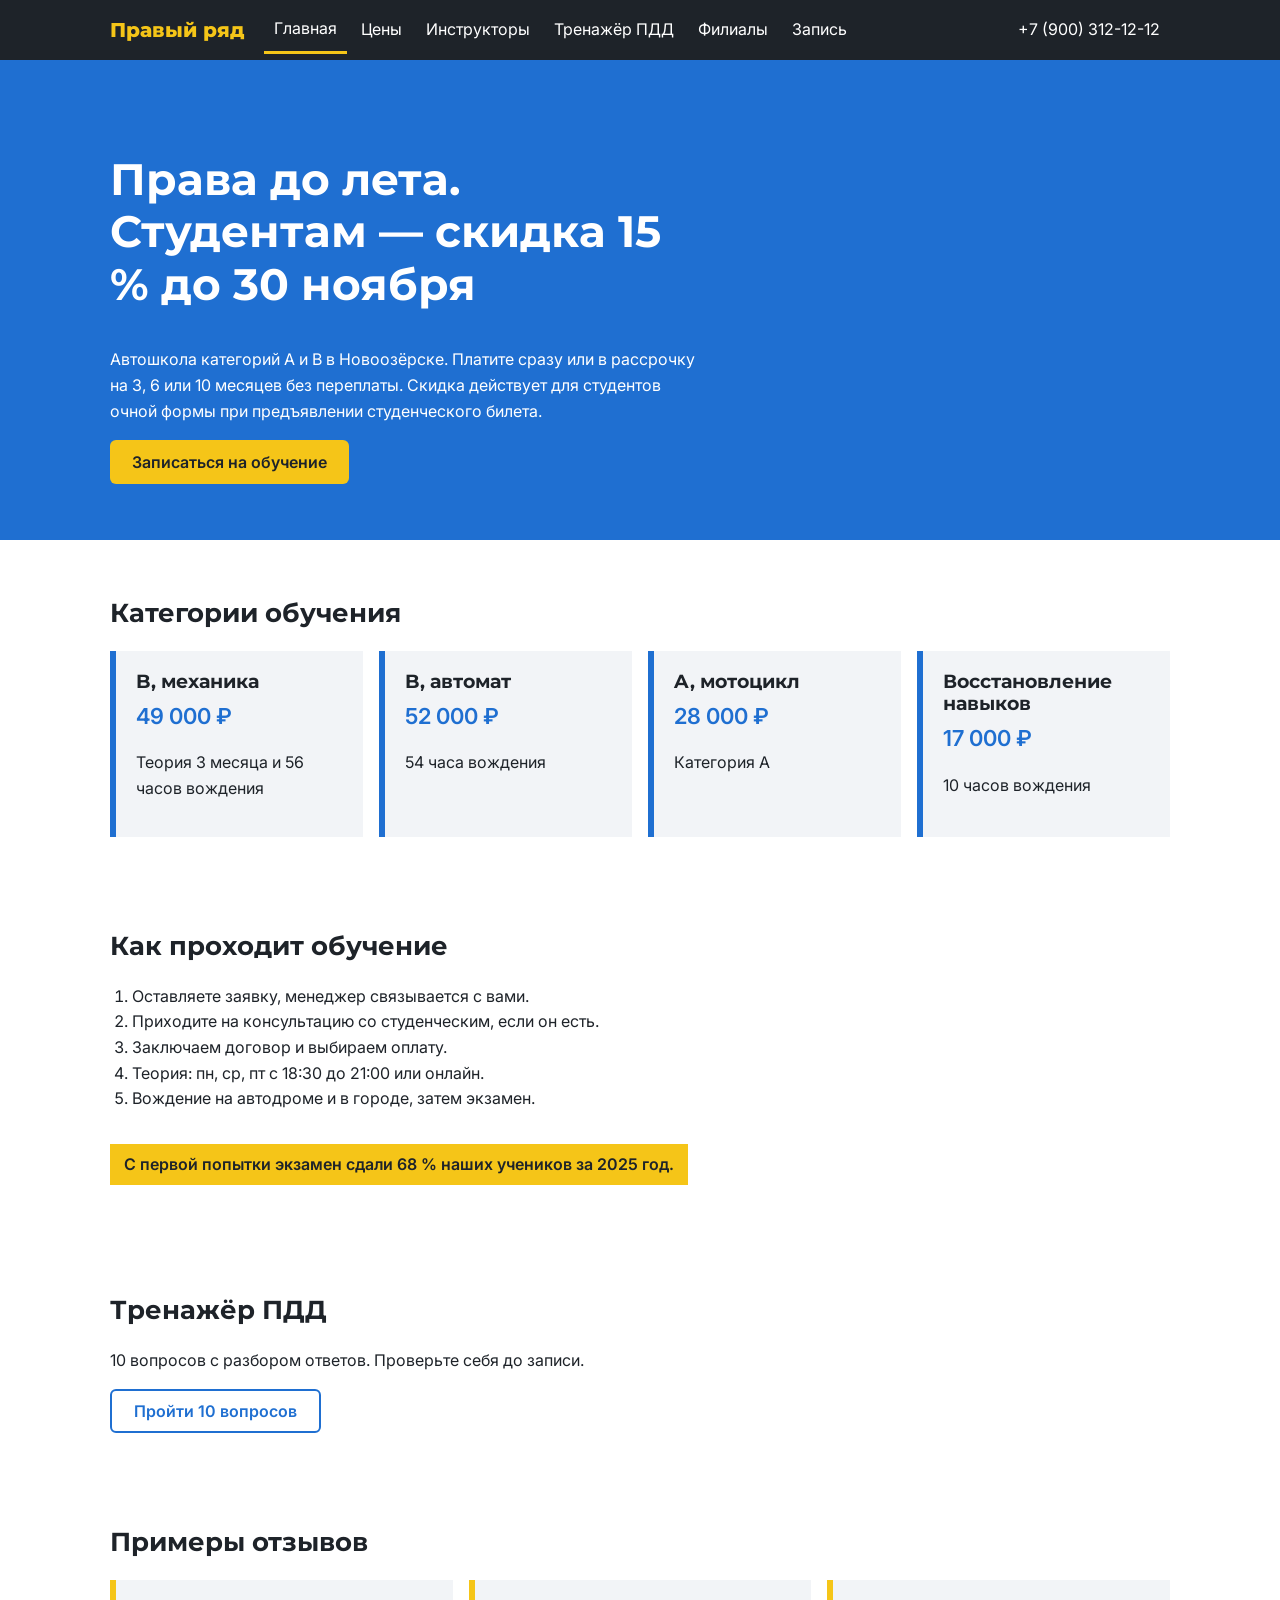
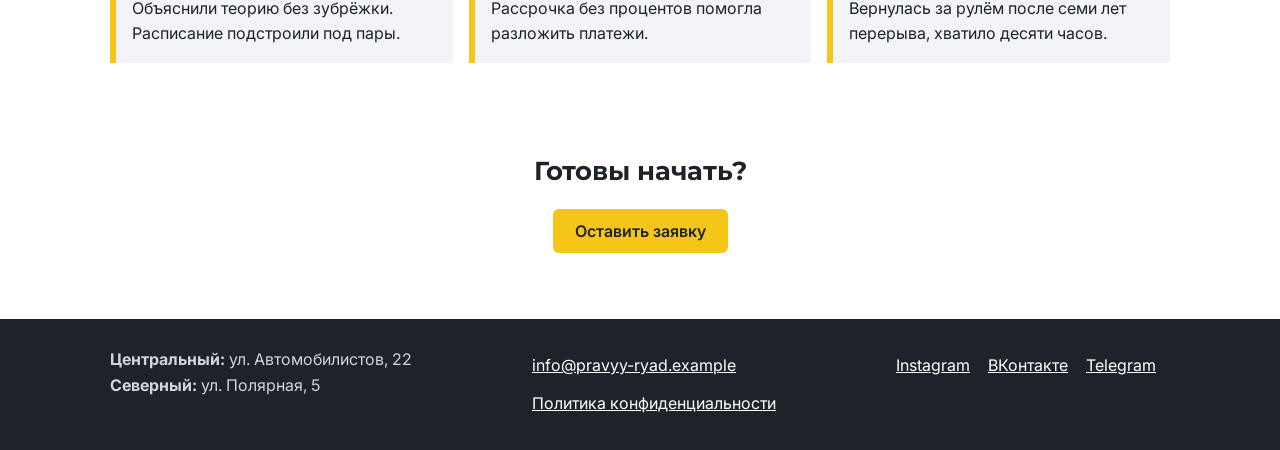
==== index.html @ a0646152 "Исправлены тире и пробел перед % в мета-тегах и заголовке главной Co-Authored-By: Claude Opus 5.5 <n" ====
<!doctype html><html lang="ru"><head><meta charset="utf-8"><meta name="viewport" content="width=device-width,initial-scale=1">
<title>Автошкола — Правый ряд</title><meta name="description" content="Автошкола категорий A и B. Студентам скидка 15 % до 30 ноября. Рассрочка без переплаты.">
<meta property="og:title" content="Автошкола — Правый ряд"><meta property="og:description" content="Автошкола категорий A и B. Студентам скидка 15 % до 30 ноября. Рассрочка без переплаты."><meta property="og:image" content="img/og.jpg"><meta property="og:type" content="website">
<link rel="icon" href="img/favicon.svg" type="image/svg+xml">
<link rel="preconnect" href="https://fonts.googleapis.com"><link href="https://fonts.googleapis.com/css2?family=Inter:wght@400;600&family=Montserrat:wght@700;800&display=swap" rel="stylesheet">
<link rel="stylesheet" href="css/style.css">
<script async src="https://www.googletagmanager.com/gtag/js?id=G-XXXXXXXXXX"></script>
<script>window.dataLayer=window.dataLayer||[];function gtag(){dataLayer.push(arguments)}gtag('js',new Date());gtag('config','G-XXXXXXXXXX');</script>
</head><body>
<header class="top"><div class="wrap bar"><a class="logo" href="index.html">Правый ряд</a><nav><a href="index.html" class=on aria-current=page>Главная</a><a href="prices.html">Цены</a><a href="instructors.html">Инструкторы</a><a href="pdd-test.html">Тренажёр ПДД</a><a href="branches.html">Филиалы</a><a href="contacts.html">Запись</a></nav>
<a class="tel" href="tel:+79003121212" data-event="contact_click" data-contact-type="phone">+7 (900) 312-12-12</a></div></header>
<main><section class="hero"><div class="wrap"><h1>Права до лета. Студентам — скидка 15 % до 30 ноября</h1>
<p>Автошкола категорий A и B в Новоозёрске. Платите сразу или в рассрочку на 3, 6 или 10 месяцев без переплаты. Скидка действует для студентов очной формы при предъявлении студенческого билета.</p><a class="btn" href="contacts.html" data-event="cta_click" data-button-name="hero_trial" data-page-section="hero">Записаться на обучение</a></div></section>
<section class="wrap sec"><h2>Категории обучения</h2><div class="grid"><a class="card" href="prices.html" data-event="view_category" data-category="b_manual"><h3>B, механика</h3><p class="price">49 000 ₽</p><p>Теория 3 месяца и 56 часов вождения</p></a><a class="card" href="prices.html" data-event="view_category" data-category="b_auto"><h3>B, автомат</h3><p class="price">52 000 ₽</p><p>54 часа вождения</p></a><a class="card" href="prices.html" data-event="view_category" data-category="a_moto"><h3>A, мотоцикл</h3><p class="price">28 000 ₽</p><p>Категория A</p></a><a class="card" href="prices.html" data-event="view_category" data-category="refresh"><h3>Восстановление навыков</h3><p class="price">17 000 ₽</p><p>10 часов вождения</p></a></div></section>
<section class="wrap sec"><h2>Как проходит обучение</h2><ol class="steps"><li>Оставляете заявку, менеджер связывается с вами.</li><li>Приходите на консультацию со студенческим, если он есть.</li><li>Заключаем договор и выбираем оплату.</li><li>Теория: пн, ср, пт с 18:30 до 21:00 или онлайн.</li><li>Вождение на автодроме и в городе, затем экзамен.</li></ol>
<p class="fact">С первой попытки экзамен сдали 68 % наших учеников за 2025 год.</p></section>
<section class="wrap sec"><h2>Тренажёр ПДД</h2><p>10 вопросов с разбором ответов. Проверьте себя до записи.</p>
<a class="btn alt" href="pdd-test.html" data-event="pdd_test_start" data-page-section="home_teaser">Пройти 10 вопросов</a></section>
<section class="wrap sec"><h2>Примеры отзывов</h2><div class="grid3"><blockquote>Объяснили теорию без зубрёжки. Расписание подстроили под пары.</blockquote><blockquote>Рассрочка без процентов помогла разложить платежи.</blockquote><blockquote>Вернулась за рулём после семи лет перерыва, хватило десяти часов.</blockquote></div></section>
<section class="wrap sec again"><h2>Готовы начать?</h2><a class="btn" href="contacts.html" data-event="cta_click" data-button-name="repeat_cta" data-page-section="repeat_cta">Оставить заявку</a></section></main>
<footer class="foot"><div class="wrap"><div><b>Центральный:</b> ул. Автомобилистов, 22<br><b>Северный:</b> ул. Полярная, 5</div>
<div><a href="mailto:info@pravyy-ryad.example" data-event="contact_click" data-contact-type="email">info@pravyy-ryad.example</a><br><a href="privacy.html">Политика конфиденциальности</a></div>
<div class="soc"><a href="https://instagram.com/pravyy_ryad_school" data-event="social_click" data-network="instagram" data-page-section="footer">Instagram</a>
<a href="#" data-event="social_click" data-network="vk" data-page-section="footer">ВКонтакте</a>
<a href="#" data-event="social_click" data-network="telegram" data-page-section="footer">Telegram</a></div></div></footer>
<script src="js/analytics.js"></script></body></html>
---- css/style.css ----
:root{--b:#1F6FD1;--y:#F5C518;--d:#1E2329;--bg:#fff;--g:#f2f4f7}
*{box-sizing:border-box}html{scroll-padding-top:70px}
body{margin:0;font:16px/1.6 Inter,sans-serif;color:var(--d);background:var(--bg)}
h1,h2,h3,.logo{font-family:Montserrat,sans-serif;line-height:1.2}
.wrap{max-width:1100px;margin:0 auto;padding:0 20px}
.top{background:var(--d);position:sticky;top:0;z-index:5}
.bar{display:flex;flex-wrap:wrap;align-items:center;gap:8px 20px;min-height:60px}
.logo{color:var(--y);font-weight:800;text-decoration:none;font-size:20px}
nav{display:flex;flex-wrap:wrap;gap:4px;flex:1}
nav a,.tel{color:#fff;text-decoration:none;padding:10px 10px;min-height:44px;display:inline-flex;align-items:center}
nav a.on{border-bottom:3px solid var(--y)}
.hero{background:var(--b);color:#fff;padding:56px 0}.hero h1{font-size:clamp(26px,5vw,44px);max-width:20ch}.hero p{max-width:60ch}
.sec{padding:36px 20px}.sec h2{font-size:26px}
.btn{display:inline-flex;align-items:center;justify-content:center;min-height:44px;min-width:44px;padding:10px 22px;border:0;border-radius:6px;background:var(--y);color:var(--d);font:600 16px Inter,sans-serif;text-decoration:none;cursor:pointer}
.btn.alt{background:#fff;border:2px solid var(--b);color:var(--b)}.btn:disabled{opacity:.5}
.btn:focus-visible,a:focus-visible,input:focus-visible,select:focus-visible{outline:3px solid var(--b);outline-offset:2px}
.grid{display:grid;grid-template-columns:repeat(auto-fit,minmax(220px,1fr));gap:16px}
.grid3{display:grid;grid-template-columns:repeat(auto-fit,minmax(240px,1fr));gap:16px}
.card{display:block;padding:20px;background:var(--g);border-left:6px solid var(--b);color:inherit;text-decoration:none}
.card h3{margin:0 0 6px}.price{font-weight:600;font-size:22px;margin:0;color:var(--b)}
blockquote{margin:0;padding:16px;background:var(--g);border-left:6px solid var(--y)}
.steps{padding-left:22px;max-width:60ch}.fact{font-weight:600;background:var(--y);display:inline-block;padding:8px 14px}
.again{text-align:center}
.box{display:grid;gap:14px;max-width:520px;padding:20px;background:var(--g)}
label{display:grid;gap:4px;font-weight:600}input,select{font:16px Inter,sans-serif;padding:10px;min-height:44px;border:1px solid #9aa3ad;border-radius:6px;width:100%}
label.chk{display:flex;gap:10px;align-items:center;font-weight:400}label.chk input{width:24px;height:24px;min-height:0}
.err{color:#b00020;font-size:14px;font-weight:400}.bad{border-color:#b00020}
.total{font-size:22px}.inst{display:grid;gap:4px}.inst-btns{display:flex;flex-wrap:wrap;gap:10px}
.foot{background:var(--d);color:#cfd5dc;padding:28px 0;margin-top:30px}.foot .wrap{display:flex;flex-wrap:wrap;gap:24px;justify-content:space-between}
.foot a{color:#fff;display:inline-block;padding:6px 0}.soc a{margin-right:14px}
img{max-width:100%;height:auto}
@media(max-width:600px){nav{order:3;flex-basis:100%}}
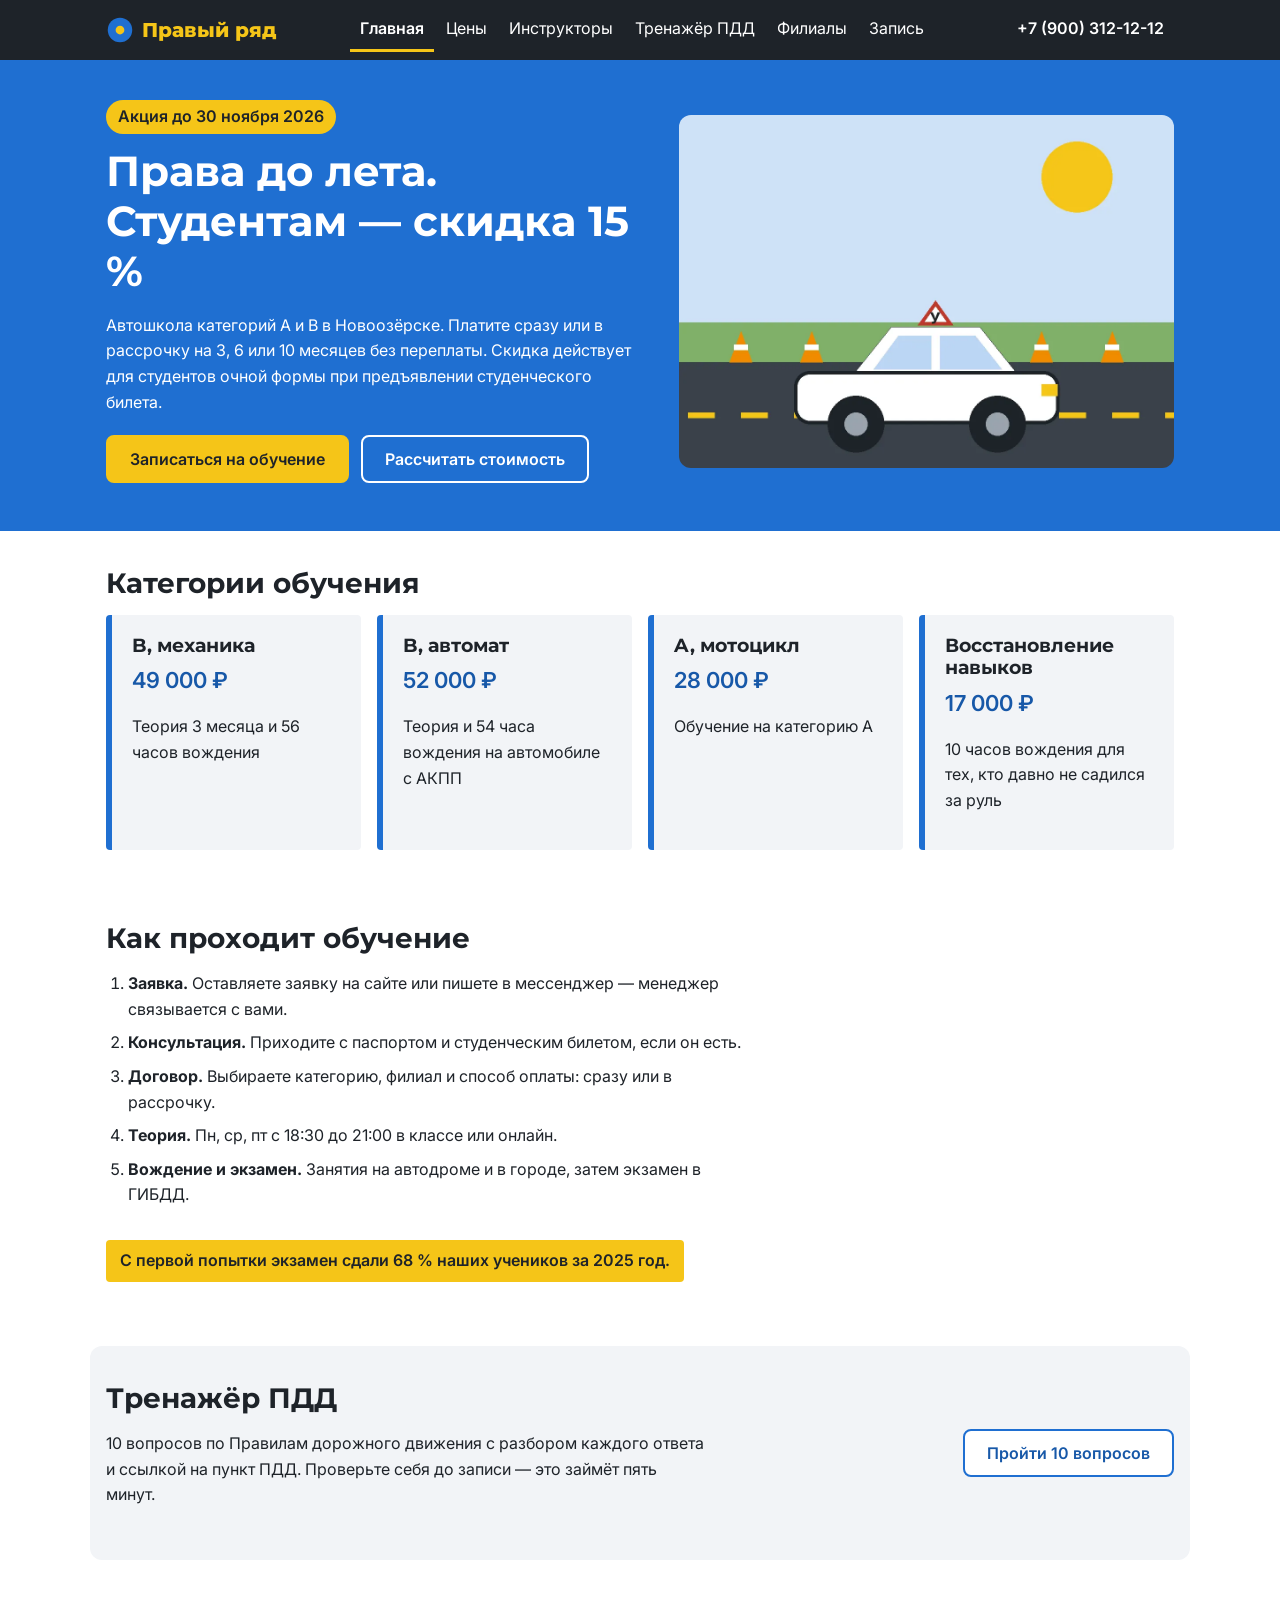
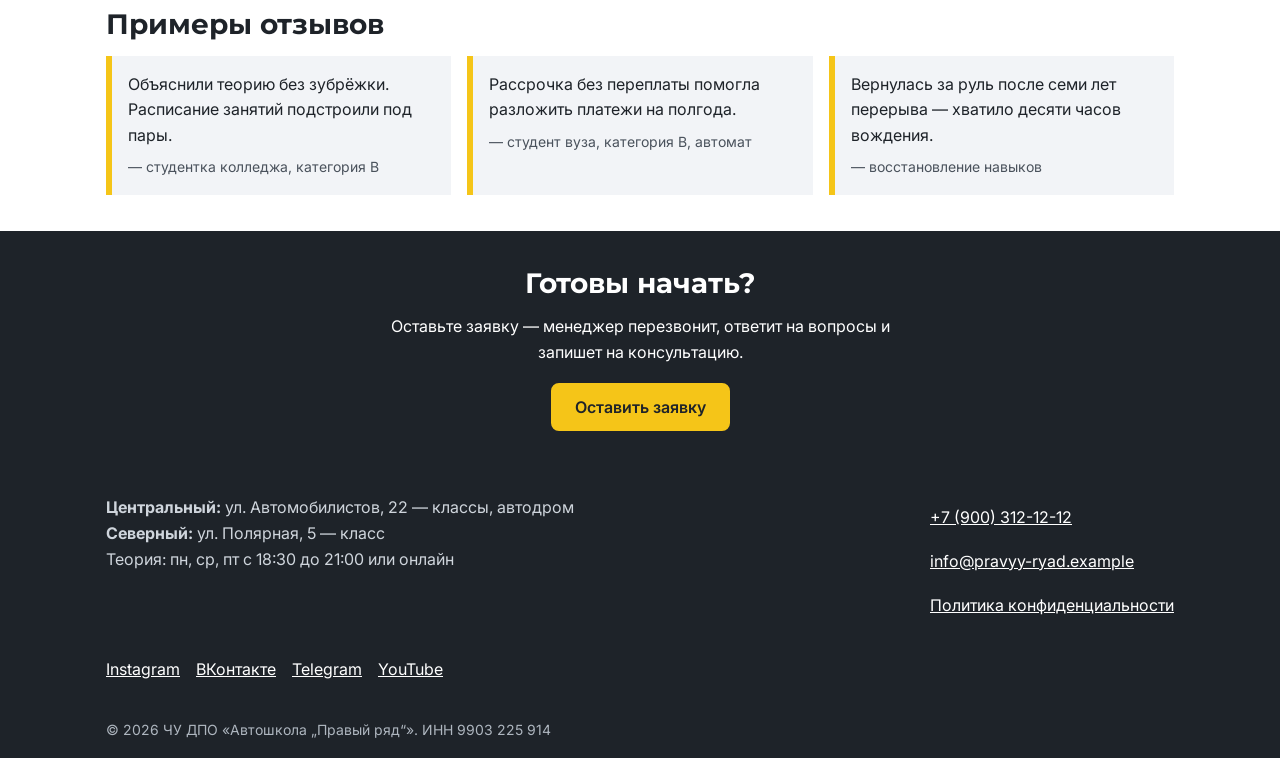
==== commit 8e84306e: "Общие шапка и подвал, адаптивные стили, иллюстрации и сохранение UTM на всех страницах - шапка: лого" ====
--- a/index.html
+++ b/index.html
@@ -1,26 +1,114 @@
-<!doctype html><html lang="ru"><head><meta charset="utf-8"><meta name="viewport" content="width=device-width,initial-scale=1">
-<title>Автошкола — Правый ряд</title><meta name="description" content="Автошкола категорий A и B. Студентам скидка 15 % до 30 ноября. Рассрочка без переплаты.">
-<meta property="og:title" content="Автошкола — Правый ряд"><meta property="og:description" content="Автошкола категорий A и B. Студентам скидка 15 % до 30 ноября. Рассрочка без переплаты."><meta property="og:image" content="img/og.jpg"><meta property="og:type" content="website">
+<!doctype html>
+<html lang="ru">
+<head>
+<meta charset="utf-8">
+<meta name="viewport" content="width=device-width,initial-scale=1">
+<title>Автошкола «Правый ряд» — права категорий A и B</title>
+<meta name="description" content="Автошкола категорий A и B в Новоозёрске. Студентам скидка 15 % до 30 ноября. Рассрочка без переплаты на 3, 6 или 10 месяцев.">
+<meta property="og:title" content="Автошкола «Правый ряд» — права категорий A и B">
+<meta property="og:description" content="Автошкола категорий A и B в Новоозёрске. Студентам скидка 15 % до 30 ноября. Рассрочка без переплаты на 3, 6 или 10 месяцев.">
+<meta property="og:image" content="https://tz-03-avtoshkola-pravyy-ryad.vercel.app/img/og.jpg">
+<meta property="og:image:width" content="1200">
+<meta property="og:image:height" content="630">
+<meta property="og:url" content="https://tz-03-avtoshkola-pravyy-ryad.vercel.app/">
+<meta property="og:type" content="website">
+<meta property="og:locale" content="ru_RU">
+<meta name="theme-color" content="#1E2329">
 <link rel="icon" href="img/favicon.svg" type="image/svg+xml">
-<link rel="preconnect" href="https://fonts.googleapis.com"><link href="https://fonts.googleapis.com/css2?family=Inter:wght@400;600&family=Montserrat:wght@700;800&display=swap" rel="stylesheet">
+<link rel="preconnect" href="https://fonts.googleapis.com">
+<link rel="preconnect" href="https://fonts.gstatic.com" crossorigin>
+<link href="https://fonts.googleapis.com/css2?family=Inter:wght@400;600&amp;family=Montserrat:wght@700;800&amp;display=swap" rel="stylesheet">
 <link rel="stylesheet" href="css/style.css">
+<!-- Google tag (gtag.js) -->
 <script async src="https://www.googletagmanager.com/gtag/js?id=G-XXXXXXXXXX"></script>
 <script>window.dataLayer=window.dataLayer||[];function gtag(){dataLayer.push(arguments)}gtag('js',new Date());gtag('config','G-XXXXXXXXXX');</script>
-</head><body>
-<header class="top"><div class="wrap bar"><a class="logo" href="index.html">Правый ряд</a><nav><a href="index.html" class=on aria-current=page>Главная</a><a href="prices.html">Цены</a><a href="instructors.html">Инструкторы</a><a href="pdd-test.html">Тренажёр ПДД</a><a href="branches.html">Филиалы</a><a href="contacts.html">Запись</a></nav>
-<a class="tel" href="tel:+79003121212" data-event="contact_click" data-contact-type="phone">+7 (900) 312-12-12</a></div></header>
-<main><section class="hero"><div class="wrap"><h1>Права до лета. Студентам — скидка 15 % до 30 ноября</h1>
-<p>Автошкола категорий A и B в Новоозёрске. Платите сразу или в рассрочку на 3, 6 или 10 месяцев без переплаты. Скидка действует для студентов очной формы при предъявлении студенческого билета.</p><a class="btn" href="contacts.html" data-event="cta_click" data-button-name="hero_trial" data-page-section="hero">Записаться на обучение</a></div></section>
-<section class="wrap sec"><h2>Категории обучения</h2><div class="grid"><a class="card" href="prices.html" data-event="view_category" data-category="b_manual"><h3>B, механика</h3><p class="price">49 000 ₽</p><p>Теория 3 месяца и 56 часов вождения</p></a><a class="card" href="prices.html" data-event="view_category" data-category="b_auto"><h3>B, автомат</h3><p class="price">52 000 ₽</p><p>54 часа вождения</p></a><a class="card" href="prices.html" data-event="view_category" data-category="a_moto"><h3>A, мотоцикл</h3><p class="price">28 000 ₽</p><p>Категория A</p></a><a class="card" href="prices.html" data-event="view_category" data-category="refresh"><h3>Восстановление навыков</h3><p class="price">17 000 ₽</p><p>10 часов вождения</p></a></div></section>
-<section class="wrap sec"><h2>Как проходит обучение</h2><ol class="steps"><li>Оставляете заявку, менеджер связывается с вами.</li><li>Приходите на консультацию со студенческим, если он есть.</li><li>Заключаем договор и выбираем оплату.</li><li>Теория: пн, ср, пт с 18:30 до 21:00 или онлайн.</li><li>Вождение на автодроме и в городе, затем экзамен.</li></ol>
-<p class="fact">С первой попытки экзамен сдали 68 % наших учеников за 2025 год.</p></section>
-<section class="wrap sec"><h2>Тренажёр ПДД</h2><p>10 вопросов с разбором ответов. Проверьте себя до записи.</p>
-<a class="btn alt" href="pdd-test.html" data-event="pdd_test_start" data-page-section="home_teaser">Пройти 10 вопросов</a></section>
-<section class="wrap sec"><h2>Примеры отзывов</h2><div class="grid3"><blockquote>Объяснили теорию без зубрёжки. Расписание подстроили под пары.</blockquote><blockquote>Рассрочка без процентов помогла разложить платежи.</blockquote><blockquote>Вернулась за рулём после семи лет перерыва, хватило десяти часов.</blockquote></div></section>
-<section class="wrap sec again"><h2>Готовы начать?</h2><a class="btn" href="contacts.html" data-event="cta_click" data-button-name="repeat_cta" data-page-section="repeat_cta">Оставить заявку</a></section></main>
-<footer class="foot"><div class="wrap"><div><b>Центральный:</b> ул. Автомобилистов, 22<br><b>Северный:</b> ул. Полярная, 5</div>
-<div><a href="mailto:info@pravyy-ryad.example" data-event="contact_click" data-contact-type="email">info@pravyy-ryad.example</a><br><a href="privacy.html">Политика конфиденциальности</a></div>
-<div class="soc"><a href="https://instagram.com/pravyy_ryad_school" data-event="social_click" data-network="instagram" data-page-section="footer">Instagram</a>
-<a href="#" data-event="social_click" data-network="vk" data-page-section="footer">ВКонтакте</a>
-<a href="#" data-event="social_click" data-network="telegram" data-page-section="footer">Telegram</a></div></div></footer>
-<script src="js/analytics.js"></script></body></html>+</head>
+<body>
+<a class="skip" href="#main">К содержанию</a>
+<header class="top">
+<div class="wrap bar">
+<a class="logo" href="index.html"><img src="img/favicon.svg" width="28" height="28" alt="">Правый ряд</a>
+<a class="tel" href="tel:+79003121212" data-event="contact_click" data-contact-type="phone">+7 (900) 312-12-12</a>
+<nav aria-label="Основное меню"><a href="index.html" class="on" aria-current="page">Главная</a><a href="prices.html">Цены</a><a href="instructors.html">Инструкторы</a><a href="pdd-test.html">Тренажёр ПДД</a><a href="branches.html">Филиалы</a><a href="contacts.html">Запись</a></nav>
+</div>
+</header>
+<main id="main">
+<section class="hero">
+<div class="wrap hero-in">
+<div>
+<p class="badge">Акция до 30 ноября 2026</p>
+<h1>Права до лета. Студентам — скидка 15 %</h1>
+<p>Автошкола категорий A и B в Новоозёрске. Платите сразу или в рассрочку на 3, 6 или 10 месяцев без переплаты. Скидка действует для студентов очной формы при предъявлении студенческого билета.</p>
+<div class="actions">
+<a class="btn" href="contacts.html" data-event="cta_click" data-button-name="hero_trial" data-page-section="hero">Записаться на обучение</a>
+<a class="btn ghost" href="prices.html" data-event="cta_click" data-button-name="hero_calc" data-page-section="hero">Рассчитать стоимость</a>
+</div>
+</div>
+<img class="hero-img" src="img/hero.webp" width="560" height="400" alt="Учебный автомобиль автошколы «Правый ряд» на автодроме" fetchpriority="high">
+</div>
+</section>
+
+<section class="wrap sec" aria-labelledby="cat-h">
+<h2 id="cat-h">Категории обучения</h2>
+<div class="grid">
+<a class="card" href="prices.html?cat=b_manual" data-event="view_category" data-category="b_manual"><h3>B, механика</h3><p class="price">49 000 ₽</p><p>Теория 3 месяца и 56 часов вождения</p></a>
+<a class="card" href="prices.html?cat=b_auto" data-event="view_category" data-category="b_auto"><h3>B, автомат</h3><p class="price">52 000 ₽</p><p>Теория и 54 часа вождения на автомобиле с АКПП</p></a>
+<a class="card" href="prices.html?cat=a_moto" data-event="view_category" data-category="a_moto"><h3>A, мотоцикл</h3><p class="price">28 000 ₽</p><p>Обучение на категорию A</p></a>
+<a class="card" href="prices.html?cat=refresh" data-event="view_category" data-category="refresh"><h3>Восстановление навыков</h3><p class="price">17 000 ₽</p><p>10 часов вождения для тех, кто давно не садился за руль</p></a>
+</div>
+</section>
+
+<section class="wrap sec" aria-labelledby="how-h">
+<h2 id="how-h">Как проходит обучение</h2>
+<ol class="steps">
+<li><b>Заявка.</b> Оставляете заявку на сайте или пишете в мессенджер — менеджер связывается с вами.</li>
+<li><b>Консультация.</b> Приходите с паспортом и студенческим билетом, если он есть.</li>
+<li><b>Договор.</b> Выбираете категорию, филиал и способ оплаты: сразу или в рассрочку.</li>
+<li><b>Теория.</b> Пн, ср, пт с 18:30 до 21:00 в классе или онлайн.</li>
+<li><b>Вождение и экзамен.</b> Занятия на автодроме и в городе, затем экзамен в ГИБДД.</li>
+</ol>
+<p class="fact">С первой попытки экзамен сдали 68 % наших учеников за 2025 год.</p>
+</section>
+
+<section class="wrap sec teaser" aria-labelledby="pdd-h">
+<div>
+<h2 id="pdd-h">Тренажёр ПДД</h2>
+<p>10 вопросов по Правилам дорожного движения с разбором каждого ответа и ссылкой на пункт ПДД. Проверьте себя до записи — это займёт пять минут.</p>
+</div>
+<a class="btn alt" href="pdd-test.html" data-event="pdd_test_start" data-page-section="home_teaser">Пройти 10 вопросов</a>
+</section>
+
+<section class="wrap sec" aria-labelledby="rev-h">
+<h2 id="rev-h">Примеры отзывов</h2>
+<div class="grid3">
+<blockquote><p>Объяснили теорию без зубрёжки. Расписание занятий подстроили под пары.</p><footer>— студентка колледжа, категория B</footer></blockquote>
+<blockquote><p>Рассрочка без переплаты помогла разложить платежи на полгода.</p><footer>— студент вуза, категория B, автомат</footer></blockquote>
+<blockquote><p>Вернулась за руль после семи лет перерыва — хватило десяти часов вождения.</p><footer>— восстановление навыков</footer></blockquote>
+</div>
+</section>
+
+<section class="sec again">
+<div class="wrap">
+<h2>Готовы начать?</h2>
+<p>Оставьте заявку — менеджер перезвонит, ответит на вопросы и запишет на консультацию.</p>
+<a class="btn" href="contacts.html" data-event="cta_click" data-button-name="repeat_cta" data-page-section="repeat_cta">Оставить заявку</a>
+</div>
+</section>
+</main>
+<footer class="foot">
+<div class="wrap">
+<div><b>Центральный:</b> ул. Автомобилистов, 22 — классы, автодром<br><b>Северный:</b> ул. Полярная, 5 — класс<br>Теория: пн, ср, пт с 18:30 до 21:00 или онлайн</div>
+<div><a href="tel:+79003121212" data-event="contact_click" data-contact-type="phone">+7 (900) 312-12-12</a><br><a href="mailto:info@pravyy-ryad.example" data-event="contact_click" data-contact-type="email">info@pravyy-ryad.example</a><br><a href="privacy.html">Политика конфиденциальности</a></div>
+<div class="soc" aria-label="Соцсети">
+<a href="https://instagram.com/pravyy_ryad_school" data-event="social_click" data-network="instagram" data-page-section="footer">Instagram</a>
+<a href="https://vk.com/pravyy_ryad_school" data-event="social_click" data-network="vk" data-page-section="footer">ВКонтакте</a>
+<a href="https://t.me/pravyy_ryad_school" data-event="social_click" data-network="telegram" data-page-section="footer">Telegram</a>
+<a href="https://youtube.com/@pravyy_ryad_school" data-event="social_click" data-network="youtube" data-page-section="footer">YouTube</a>
+</div>
+<p class="copy">© 2026 ЧУ ДПО «Автошкола „Правый ряд“». ИНН 9903 225 914</p>
+</div>
+</footer>
+<script src="js/analytics.js"></script>
+<script src="js/utm.js"></script>
+</body>
+</html>
--- a/css/style.css
+++ b/css/style.css
@@ -1,32 +1,127 @@
-:root{--b:#1F6FD1;--y:#F5C518;--d:#1E2329;--bg:#fff;--g:#f2f4f7}
-*{box-sizing:border-box}html{scroll-padding-top:70px}
-body{margin:0;font:16px/1.6 Inter,sans-serif;color:var(--d);background:var(--bg)}
-h1,h2,h3,.logo{font-family:Montserrat,sans-serif;line-height:1.2}
-.wrap{max-width:1100px;margin:0 auto;padding:0 20px}
+/* Фирменные цвета: синий #1F6FD1, жёлтый #F5C518, тёмно-серый #1E2329.
+   Шрифты: Montserrat — заголовки, Inter — текст. */
+:root{--b:#1F6FD1;--b-dark:#1758a8;--y:#F5C518;--d:#1E2329;--bg:#fff;--g:#f2f4f7;--line:#d5dae0;--muted:#4a525c;--ok:#16794a;--bad:#b00020}
+*{box-sizing:border-box}
+html{scroll-padding-top:80px;-webkit-text-size-adjust:100%}
+body{margin:0;font:16px/1.6 Inter,system-ui,sans-serif;color:var(--d);background:var(--bg);overflow-wrap:break-word}
+h1,h2,h3,.logo{font-family:Montserrat,system-ui,sans-serif;line-height:1.2}
+h1{font-size:clamp(28px,5vw,42px);margin:0 0 16px}
+h2{font-size:clamp(22px,3.5vw,28px);margin:0 0 14px}
+img{max-width:100%;height:auto;display:block}
+a{color:var(--b-dark)}
+.wrap{max-width:1100px;margin:0 auto;padding:0 16px}
+.skip{position:absolute;left:-9999px;top:0;background:var(--y);color:var(--d);padding:10px 14px;z-index:10}
+.skip:focus{left:8px;top:8px}
+
+/* Шапка */
 .top{background:var(--d);position:sticky;top:0;z-index:5}
-.bar{display:flex;flex-wrap:wrap;align-items:center;gap:8px 20px;min-height:60px}
-.logo{color:var(--y);font-weight:800;text-decoration:none;font-size:20px}
-nav{display:flex;flex-wrap:wrap;gap:4px;flex:1}
-nav a,.tel{color:#fff;text-decoration:none;padding:10px 10px;min-height:44px;display:inline-flex;align-items:center}
-nav a.on{border-bottom:3px solid var(--y)}
-.hero{background:var(--b);color:#fff;padding:56px 0}.hero h1{font-size:clamp(26px,5vw,44px);max-width:20ch}.hero p{max-width:60ch}
-.sec{padding:36px 20px}.sec h2{font-size:26px}
-.btn{display:inline-flex;align-items:center;justify-content:center;min-height:44px;min-width:44px;padding:10px 22px;border:0;border-radius:6px;background:var(--y);color:var(--d);font:600 16px Inter,sans-serif;text-decoration:none;cursor:pointer}
-.btn.alt{background:#fff;border:2px solid var(--b);color:var(--b)}.btn:disabled{opacity:.5}
-.btn:focus-visible,a:focus-visible,input:focus-visible,select:focus-visible{outline:3px solid var(--b);outline-offset:2px}
-.grid{display:grid;grid-template-columns:repeat(auto-fit,minmax(220px,1fr));gap:16px}
-.grid3{display:grid;grid-template-columns:repeat(auto-fit,minmax(240px,1fr));gap:16px}
-.card{display:block;padding:20px;background:var(--g);border-left:6px solid var(--b);color:inherit;text-decoration:none}
-.card h3{margin:0 0 6px}.price{font-weight:600;font-size:22px;margin:0;color:var(--b)}
+.bar{display:flex;flex-wrap:wrap;align-items:center;gap:0 16px;min-height:60px}
+.logo{display:inline-flex;align-items:center;gap:8px;color:var(--y);font-weight:800;text-decoration:none;font-size:20px;min-height:44px;margin-right:auto}
+.logo img{width:28px;height:28px}
+nav{display:flex;flex-wrap:wrap;gap:2px;width:100%;order:3;margin:0 -10px}
+nav a,.tel{color:#fff;text-decoration:none;padding:8px 10px;min-height:44px;display:inline-flex;align-items:center;border-bottom:3px solid transparent}
+nav a:hover,.tel:hover{color:var(--y)}
+nav a.on{border-bottom-color:var(--y);font-weight:600}
+.tel{font-weight:600;order:2}
+@media(min-width:1000px){nav{width:auto;order:2;flex:1;justify-content:center;margin:0}.tel{order:3}}
+
+/* Кнопки */
+.btn{display:inline-flex;align-items:center;justify-content:center;min-height:48px;min-width:44px;padding:10px 22px;border:2px solid var(--y);border-radius:8px;background:var(--y);color:var(--d);font:600 16px Inter,system-ui,sans-serif;text-decoration:none;cursor:pointer;text-align:center}
+.btn:hover{filter:brightness(.95)}
+.btn.alt{background:#fff;border-color:var(--b);color:var(--b-dark)}
+.btn.alt[aria-pressed="true"],.btn.alt.on{background:var(--b);color:#fff}
+.btn.ghost{background:transparent;border-color:#fff;color:#fff}
+.btn:disabled{opacity:.55;cursor:wait}
+.btn:focus-visible,a:focus-visible,input:focus-visible,select:focus-visible,button:focus-visible{outline:3px solid var(--y);outline-offset:2px}
+.actions{display:flex;flex-wrap:wrap;gap:12px;margin-top:20px}
+
+/* Первый экран */
+.hero{background:var(--b);color:#fff;padding:40px 0 48px}
+.hero-in{display:grid;gap:28px;align-items:center}
+.hero h1{max-width:20ch}.hero p{max-width:60ch}
+.hero-img{border-radius:12px;width:100%;aspect-ratio:7/5;object-fit:cover}
+.badge{display:inline-block;background:var(--y);color:var(--d);font-weight:600;padding:4px 12px;border-radius:20px;margin:0 0 12px}
+@media(min-width:860px){.hero-in{grid-template-columns:1.1fr 1fr}}
+
+/* Секции */
+.sec{padding:36px 16px}
+.wrap.sec{padding-left:16px;padding-right:16px}
+.lead{font-size:18px;max-width:65ch}
+.note{color:var(--muted);font-size:15px}
+.grid{display:grid;grid-template-columns:repeat(auto-fit,minmax(min(100%,230px),1fr));gap:16px}
+.grid3{display:grid;grid-template-columns:repeat(auto-fit,minmax(min(100%,260px),1fr));gap:16px}
+.card{display:block;padding:20px;background:var(--g);border-left:6px solid var(--b);border-radius:4px;color:inherit;text-decoration:none}
+.card:hover{background:#e7ebf0}
+.card h3{margin:0 0 6px}.price{font-weight:600;font-size:22px;margin:0;color:var(--b-dark)}
 blockquote{margin:0;padding:16px;background:var(--g);border-left:6px solid var(--y)}
-.steps{padding-left:22px;max-width:60ch}.fact{font-weight:600;background:var(--y);display:inline-block;padding:8px 14px}
-.again{text-align:center}
-.box{display:grid;gap:14px;max-width:520px;padding:20px;background:var(--g)}
-label{display:grid;gap:4px;font-weight:600}input,select{font:16px Inter,sans-serif;padding:10px;min-height:44px;border:1px solid #9aa3ad;border-radius:6px;width:100%}
-label.chk{display:flex;gap:10px;align-items:center;font-weight:400}label.chk input{width:24px;height:24px;min-height:0}
-.err{color:#b00020;font-size:14px;font-weight:400}.bad{border-color:#b00020}
-.total{font-size:22px}.inst{display:grid;gap:4px}.inst-btns{display:flex;flex-wrap:wrap;gap:10px}
-.foot{background:var(--d);color:#cfd5dc;padding:28px 0;margin-top:30px}.foot .wrap{display:flex;flex-wrap:wrap;gap:24px;justify-content:space-between}
-.foot a{color:#fff;display:inline-block;padding:6px 0}.soc a{margin-right:14px}
-img{max-width:100%;height:auto}
-@media(max-width:600px){nav{order:3;flex-basis:100%}}
+blockquote p{margin:0 0 8px}blockquote footer{color:var(--muted);font-size:14px}
+.steps{padding-left:22px;max-width:65ch}.steps li{margin-bottom:8px}
+.fact{font-weight:600;background:var(--y);display:inline-block;padding:8px 14px;border-radius:4px}
+.teaser{display:flex;flex-wrap:wrap;align-items:center;justify-content:space-between;gap:16px;background:var(--g);border-radius:12px;margin-top:12px;margin-bottom:12px}
+.teaser>div{max-width:60ch}
+.again{text-align:center;background:var(--d);color:#fff}
+.again p{max-width:55ch;margin:0 auto 18px}
+
+/* Формы */
+.box{display:grid;gap:16px;max-width:560px;padding:20px;background:var(--g);border-radius:12px}
+label{display:grid;gap:4px;font-weight:600}
+input,select{font:16px Inter,system-ui,sans-serif;padding:10px;min-height:48px;border:1px solid #8a939d;border-radius:6px;width:100%;background:#fff;color:var(--d)}
+input[type=range]{padding:0;border:0;background:transparent;accent-color:var(--b)}
+label.chk{display:flex;gap:10px;align-items:center;font-weight:400;min-height:44px}
+label.chk input{width:24px;height:24px;min-height:0;flex:none;accent-color:var(--b)}
+fieldset.radios{border:0;margin:0;padding:0;display:grid;gap:2px}
+fieldset.radios legend{font-weight:600;padding:0;margin-bottom:4px}
+.err{color:var(--bad);font-size:14px;font-weight:400;min-height:0}
+.err:empty{display:none}
+.bad{border-color:var(--bad);border-width:2px}
+.sum{border-top:1px solid var(--line);padding-top:8px}
+.total{font-size:24px;margin:0}
+.inst{font-size:18px}
+.inst-btns{display:flex;flex-wrap:wrap;gap:10px}
+.calc-wrap{margin-bottom:28px}
+
+/* Таблица */
+.tbl{border-collapse:collapse;width:100%;max-width:760px;margin-bottom:16px}
+.tbl th,.tbl td{text-align:left;padding:10px;border-bottom:1px solid var(--line);vertical-align:top}
+.tbl th{background:var(--d);color:#fff}
+.tbl td:last-child{white-space:nowrap;font-weight:600}
+@media(max-width:560px){.tbl thead{display:none}.tbl tr{display:grid;padding:8px 0;border-bottom:1px solid var(--line)}.tbl td{border:0;padding:2px 0}}
+
+/* Фильтры и вкладки */
+.filters,.tabs{display:flex;flex-wrap:wrap;gap:8px;margin:0 0 20px}
+.inst-card{display:flex;flex-direction:column;background:var(--g);border-radius:12px;overflow:hidden;border:0;padding:0;text-align:left;font:inherit;color:inherit;cursor:pointer;width:100%}
+.inst-card img{width:100%;aspect-ratio:4/3;object-fit:cover}
+.inst-card .in{padding:14px 16px 18px}
+.inst-card h3{margin:0 0 6px;font-size:19px}
+.inst-card dl{margin:0;display:grid;grid-template-columns:auto 1fr;gap:2px 10px}
+.inst-card dt{color:var(--muted)}.inst-card dd{margin:0;font-weight:600}
+.inst-card .more{margin-top:10px;color:var(--muted)}
+.inst-card[aria-expanded="true"]{outline:3px solid var(--b)}
+.tag{display:inline-block;background:var(--b);color:#fff;font-size:13px;padding:2px 8px;border-radius:10px;margin-bottom:8px}
+.tag.auto{background:var(--ok)}.tag.moto{background:var(--d)}
+.branch{display:grid;gap:24px}
+.branch img{border-radius:12px;width:100%;aspect-ratio:3/2;object-fit:cover}
+@media(min-width:860px){.branch{grid-template-columns:1fr 1fr;align-items:start}}
+
+/* Тренажёр ПДД */
+.quiz{max-width:720px}
+.q-progress{height:8px;background:var(--g);border-radius:4px;overflow:hidden;margin:8px 0 20px}
+.q-progress span{display:block;height:100%;background:var(--b);width:0;transition:width .2s}
+.q-opts{display:grid;gap:10px;margin:16px 0;padding:0;list-style:none}
+.q-opts button{width:100%;text-align:left;min-height:52px;padding:12px 16px;border:2px solid var(--line);border-radius:8px;background:#fff;font:16px Inter,system-ui,sans-serif;color:var(--d);cursor:pointer}
+.q-opts button:hover:not(:disabled){border-color:var(--b)}
+.q-opts button.right{border-color:var(--ok);background:#e5f4ec}
+.q-opts button.wrong{border-color:var(--bad);background:#fbe9ec}
+.q-opts button:disabled{cursor:default}
+.q-explain{background:var(--g);border-left:6px solid var(--b);padding:12px 16px;border-radius:4px}
+.q-score{font-size:48px;font-family:Montserrat,system-ui,sans-serif;font-weight:800;color:var(--b-dark);margin:0}
+
+/* Текстовые страницы */
+.doc{max-width:760px}.doc h2{margin-top:28px;font-size:22px}
+
+/* Подвал */
+.foot{background:var(--d);color:#cfd5dc;padding:28px 0 16px;margin-top:0}
+.foot .wrap{display:flex;flex-wrap:wrap;gap:20px 40px;justify-content:space-between}
+.foot a{color:#fff;display:inline-flex;align-items:center;min-height:44px}
+.soc{display:flex;flex-wrap:wrap;gap:0 16px;align-items:flex-start}
+.copy{flex-basis:100%;font-size:14px;margin:8px 0 0;color:#aeb6bf}
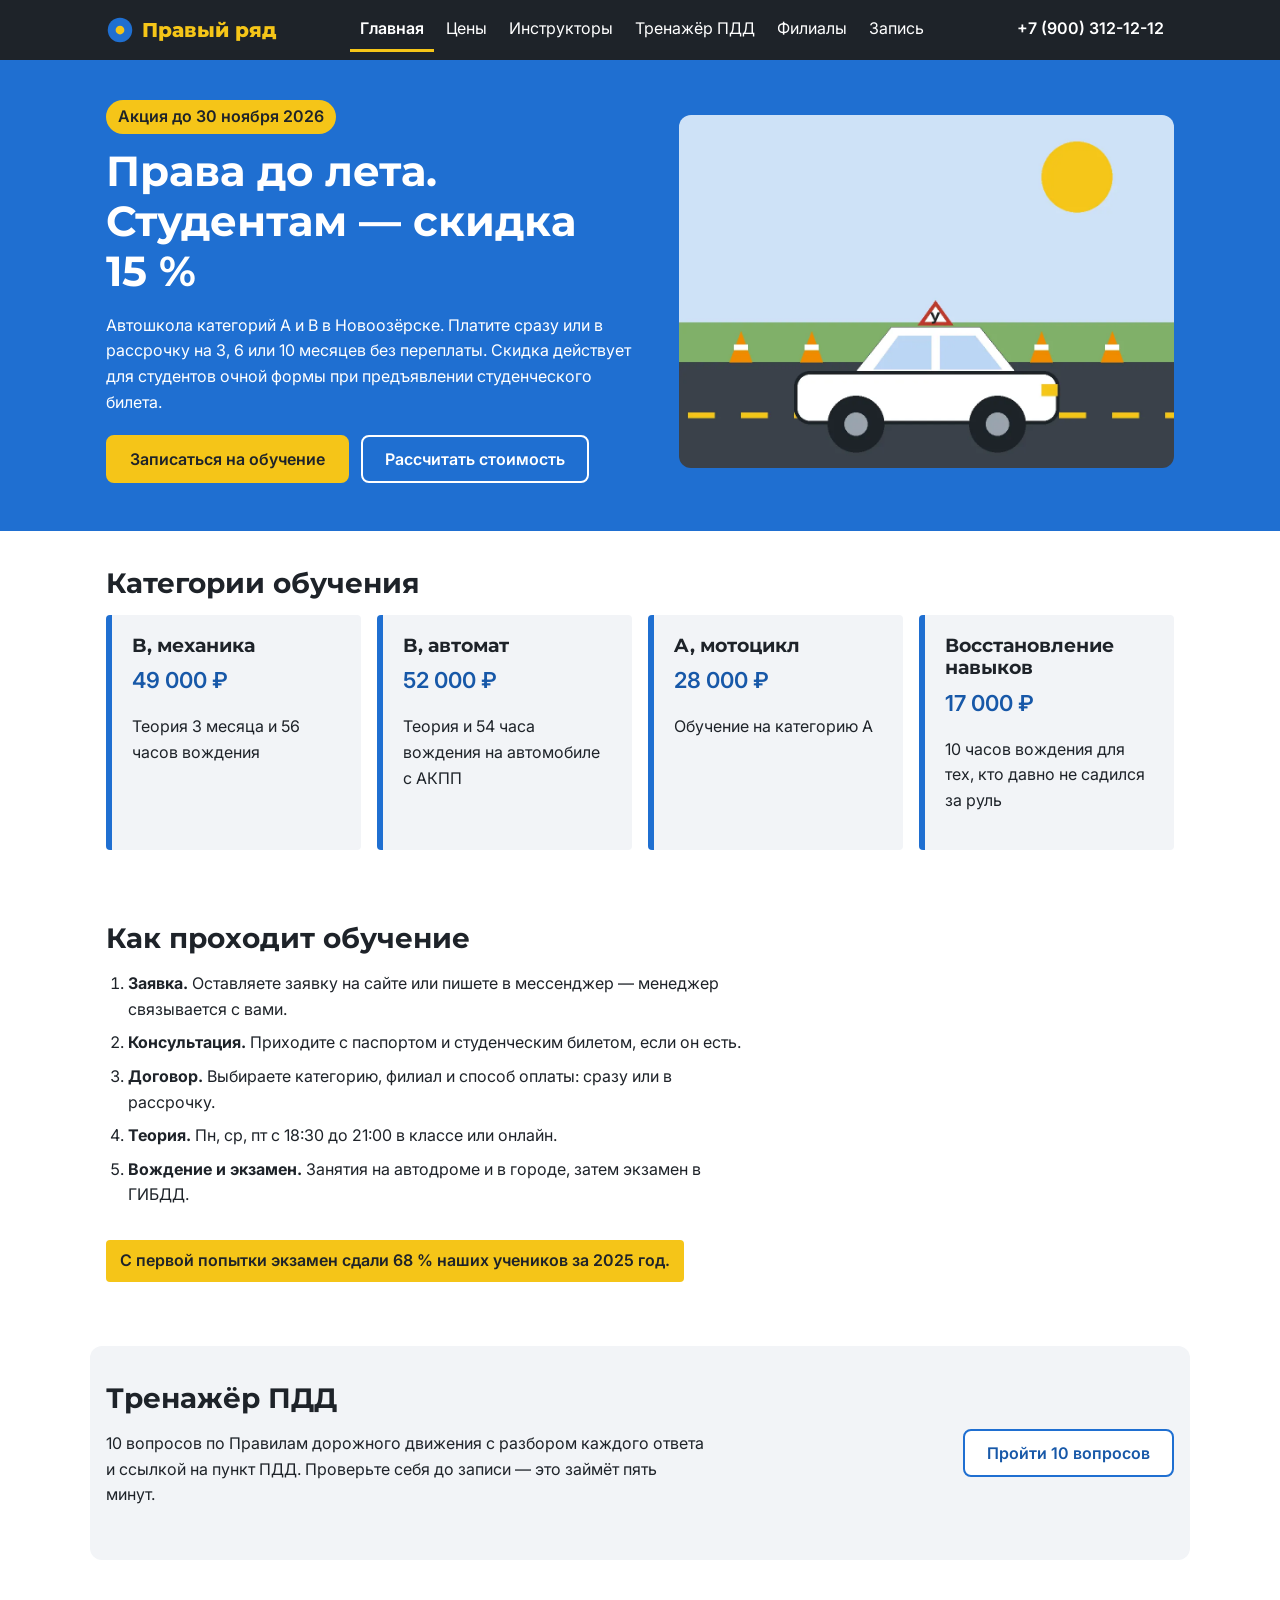
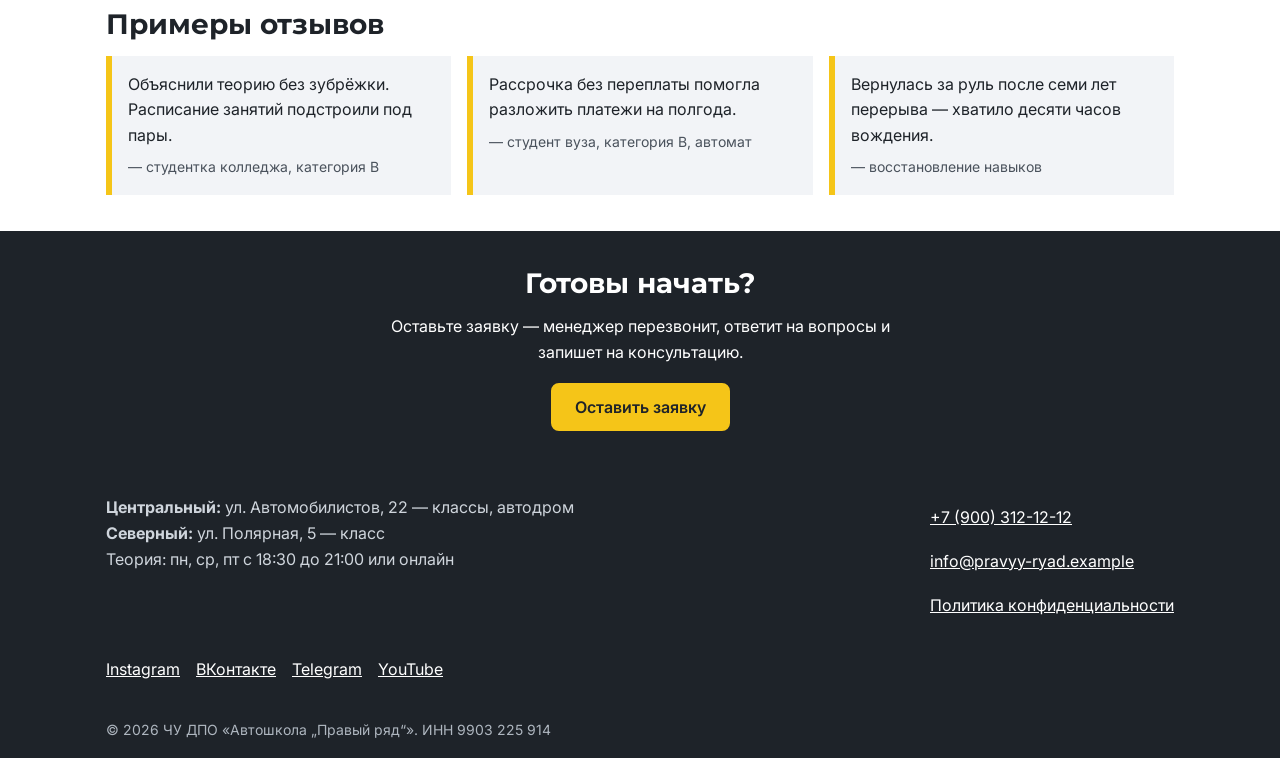
==== commit 84d0134d: "Неразрывные пробелы перед % и ₽, чтобы знак не переносился на новую строку Co-Authored-By: Claude Op" ====
--- a/index.html
+++ b/index.html
@@ -37,7 +37,7 @@
 <div class="wrap hero-in">
 <div>
 <p class="badge">Акция до 30 ноября 2026</p>
-<h1>Права до лета. Студентам — скидка 15 %</h1>
+<h1>Права до лета. Студентам — скидка 15&nbsp;%</h1>
 <p>Автошкола категорий A и B в Новоозёрске. Платите сразу или в рассрочку на 3, 6 или 10 месяцев без переплаты. Скидка действует для студентов очной формы при предъявлении студенческого билета.</p>
 <div class="actions">
 <a class="btn" href="contacts.html" data-event="cta_click" data-button-name="hero_trial" data-page-section="hero">Записаться на обучение</a>
@@ -51,10 +51,10 @@
 <section class="wrap sec" aria-labelledby="cat-h">
 <h2 id="cat-h">Категории обучения</h2>
 <div class="grid">
-<a class="card" href="prices.html?cat=b_manual" data-event="view_category" data-category="b_manual"><h3>B, механика</h3><p class="price">49 000 ₽</p><p>Теория 3 месяца и 56 часов вождения</p></a>
-<a class="card" href="prices.html?cat=b_auto" data-event="view_category" data-category="b_auto"><h3>B, автомат</h3><p class="price">52 000 ₽</p><p>Теория и 54 часа вождения на автомобиле с АКПП</p></a>
-<a class="card" href="prices.html?cat=a_moto" data-event="view_category" data-category="a_moto"><h3>A, мотоцикл</h3><p class="price">28 000 ₽</p><p>Обучение на категорию A</p></a>
-<a class="card" href="prices.html?cat=refresh" data-event="view_category" data-category="refresh"><h3>Восстановление навыков</h3><p class="price">17 000 ₽</p><p>10 часов вождения для тех, кто давно не садился за руль</p></a>
+<a class="card" href="prices.html?cat=b_manual" data-event="view_category" data-category="b_manual"><h3>B, механика</h3><p class="price">49 000&nbsp;₽</p><p>Теория 3 месяца и 56 часов вождения</p></a>
+<a class="card" href="prices.html?cat=b_auto" data-event="view_category" data-category="b_auto"><h3>B, автомат</h3><p class="price">52 000&nbsp;₽</p><p>Теория и 54 часа вождения на автомобиле с АКПП</p></a>
+<a class="card" href="prices.html?cat=a_moto" data-event="view_category" data-category="a_moto"><h3>A, мотоцикл</h3><p class="price">28 000&nbsp;₽</p><p>Обучение на категорию A</p></a>
+<a class="card" href="prices.html?cat=refresh" data-event="view_category" data-category="refresh"><h3>Восстановление навыков</h3><p class="price">17 000&nbsp;₽</p><p>10 часов вождения для тех, кто давно не садился за руль</p></a>
 </div>
 </section>
 
@@ -67,7 +67,7 @@
 <li><b>Теория.</b> Пн, ср, пт с 18:30 до 21:00 в классе или онлайн.</li>
 <li><b>Вождение и экзамен.</b> Занятия на автодроме и в городе, затем экзамен в ГИБДД.</li>
 </ol>
-<p class="fact">С первой попытки экзамен сдали 68 % наших учеников за 2025 год.</p>
+<p class="fact">С первой попытки экзамен сдали 68&nbsp;% наших учеников за 2025 год.</p>
 </section>
 
 <section class="wrap sec teaser" aria-labelledby="pdd-h">
--- a/css/style.css
+++ b/css/style.css
@@ -2,6 +2,7 @@
    Шрифты: Montserrat — заголовки, Inter — текст. */
 :root{--b:#1F6FD1;--b-dark:#1758a8;--y:#F5C518;--d:#1E2329;--bg:#fff;--g:#f2f4f7;--line:#d5dae0;--muted:#4a525c;--ok:#16794a;--bad:#b00020}
 *{box-sizing:border-box}
+[hidden]{display:none!important}
 html{scroll-padding-top:80px;-webkit-text-size-adjust:100%}
 body{margin:0;font:16px/1.6 Inter,system-ui,sans-serif;color:var(--d);background:var(--bg);overflow-wrap:break-word}
 h1,h2,h3,.logo{font-family:Montserrat,system-ui,sans-serif;line-height:1.2}
@@ -89,14 +90,14 @@
 
 /* Фильтры и вкладки */
 .filters,.tabs{display:flex;flex-wrap:wrap;gap:8px;margin:0 0 20px}
-.inst-card{display:flex;flex-direction:column;background:var(--g);border-radius:12px;overflow:hidden;border:0;padding:0;text-align:left;font:inherit;color:inherit;cursor:pointer;width:100%}
+.inst-card{display:flex;flex-direction:column;background:var(--g);border-radius:12px;overflow:hidden}
 .inst-card img{width:100%;aspect-ratio:4/3;object-fit:cover}
 .inst-card .in{padding:14px 16px 18px}
 .inst-card h3{margin:0 0 6px;font-size:19px}
 .inst-card dl{margin:0;display:grid;grid-template-columns:auto 1fr;gap:2px 10px}
 .inst-card dt{color:var(--muted)}.inst-card dd{margin:0;font-weight:600}
-.inst-card .more{margin-top:10px;color:var(--muted)}
-.inst-card[aria-expanded="true"]{outline:3px solid var(--b)}
+.inst-card .more{margin:10px 0 0;color:var(--muted)}
+.more-btn{margin-top:12px;width:100%}
 .tag{display:inline-block;background:var(--b);color:#fff;font-size:13px;padding:2px 8px;border-radius:10px;margin-bottom:8px}
 .tag.auto{background:var(--ok)}.tag.moto{background:var(--d)}
 .branch{display:grid;gap:24px}
@@ -125,3 +126,8 @@
 .foot a{color:#fff;display:inline-flex;align-items:center;min-height:44px}
 .soc{display:flex;flex-wrap:wrap;gap:0 16px;align-items:flex-start}
 .copy{flex-basis:100%;font-size:14px;margin:8px 0 0;color:#aeb6bf}
+.tabs .btn[aria-selected="true"]{background:var(--b);color:#fff}
+.sec-gap{margin-top:36px}
+.contact-grid{display:grid;gap:32px;align-items:start}
+@media(min-width:860px){.contact-grid{grid-template-columns:minmax(0,560px) 1fr}}
+.box h2{margin:0}
